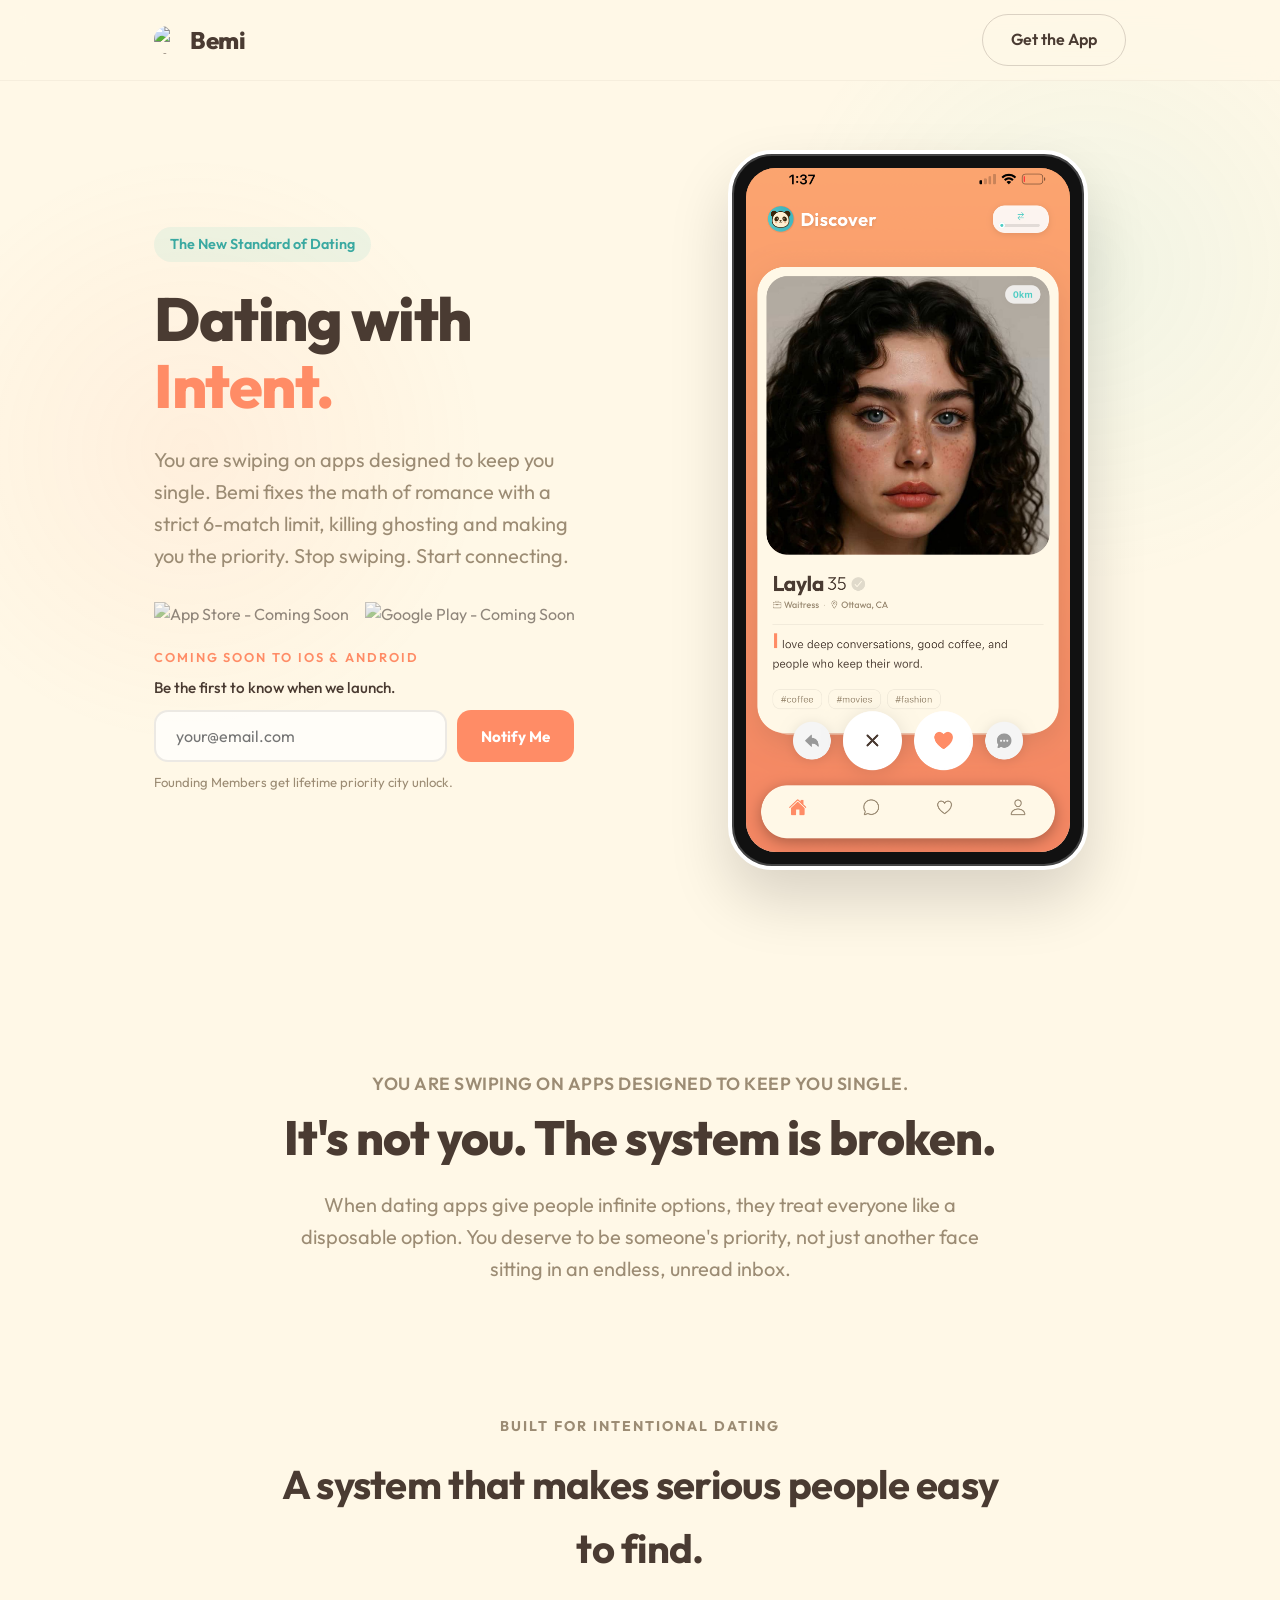
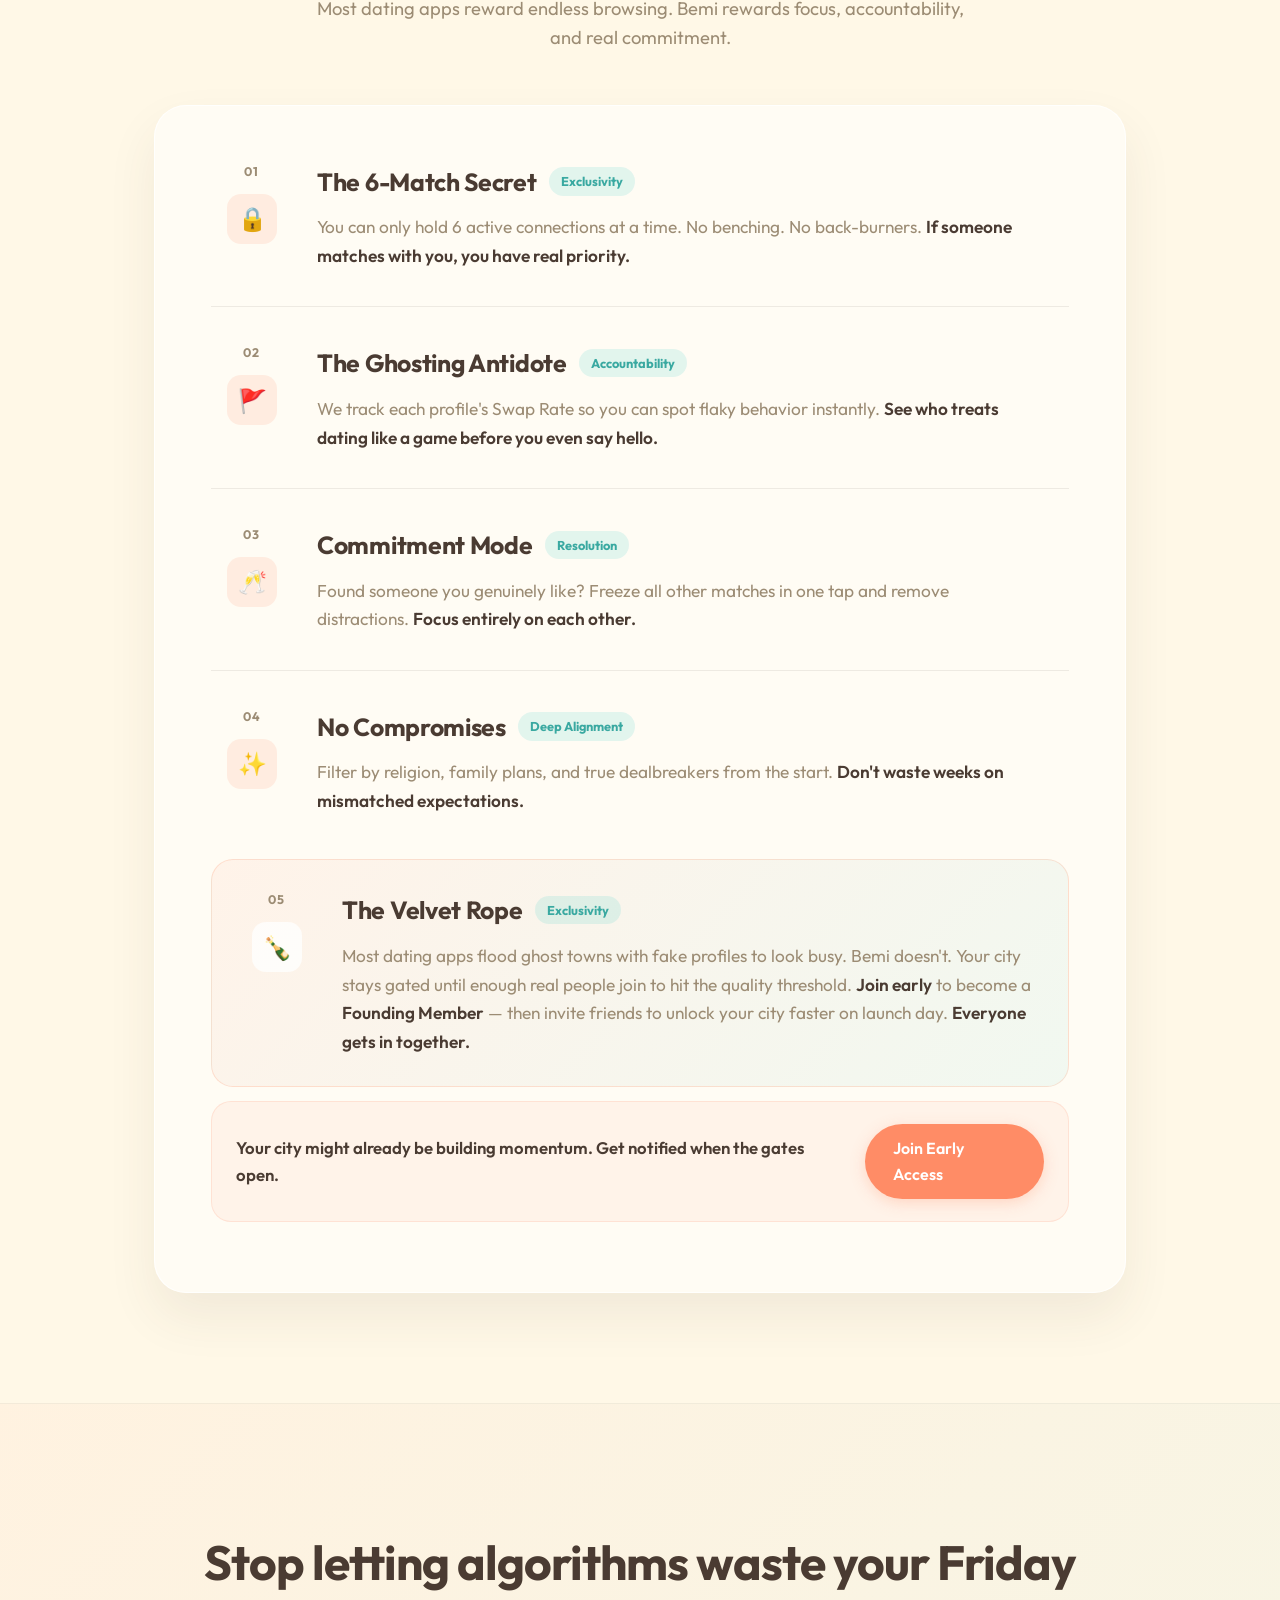
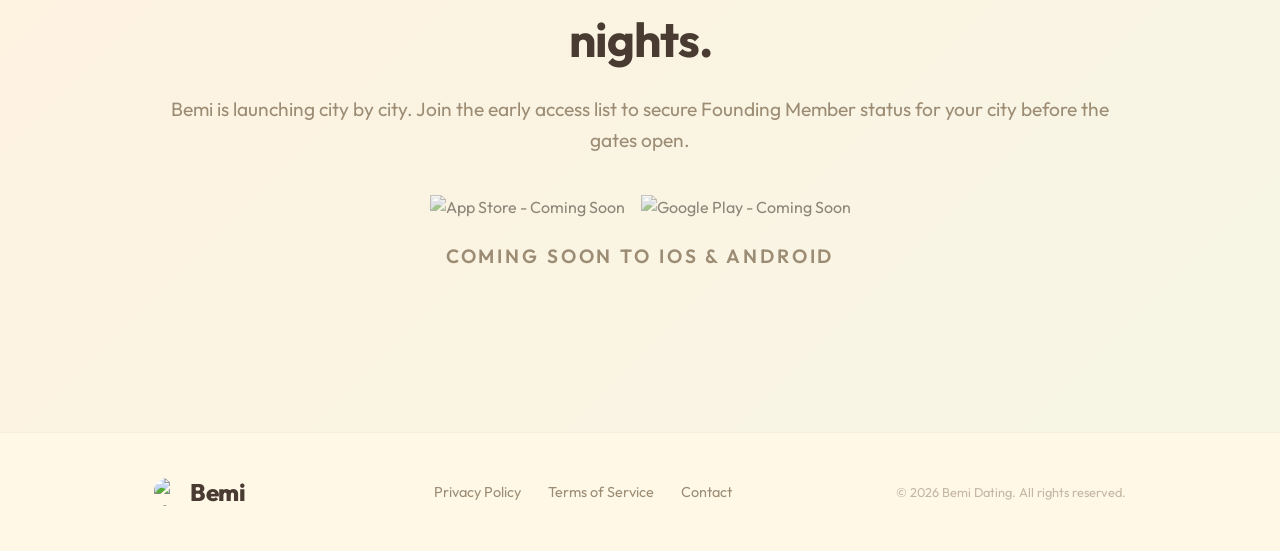
==== index.html @ 2df190a7 "bemi landing page" ====
<!DOCTYPE html>
<html lang="en">

<head>
    <meta charset="UTF-8">
    <meta name="viewport" content="width=device-width, initial-scale=1.0">
    <title>Bemi: Dating with Intent</title>
    <meta name="description" content="The dating app that kills ghosting and forces authentic, focused conversations.">
    <link rel="preconnect" href="https://fonts.googleapis.com">
    <link rel="preconnect" href="https://fonts.gstatic.com" crossorigin>
    <link href="https://fonts.googleapis.com/css2?family=Outfit:wght@300;400;500;600;700;800&display=swap"
        rel="stylesheet">
    <link rel="stylesheet" href="styles.css">
</head>

<body>
    <div class="blob-bg"></div>

    <nav class="navbar">
        <div class="container nav-content">
            <div class="logo">
                <img src="../assets/logo.png" alt="Bemi Logo" class="logo-image">
                Bemi
            </div>
            <a href="#hero" class="btn btn-outline">Get the App</a>
        </div>
    </nav>

    <header class="hero" id="hero">
        <div class="container hero-container">
            <div class="hero-text fade-up">
                <div class="hero-badge">The New Standard of Dating</div>
                <h1>Dating with <span class="highlight">Intent.</span></h1>
                <p class="hero-sub">
                    You are swiping on apps designed to keep you single. Bemi fixes the math of romance with a strict
                    6-match limit, killing ghosting and making you the priority. Stop swiping. Start connecting.
                </p>

                <div class="store-badges fade-up delay-1">
                    <div class="store-badge coming-soon">
                        <img src="https://upload.wikimedia.org/wikipedia/commons/3/3c/Download_on_the_App_Store_Badge.svg" alt="App Store - Coming Soon">
                    </div>
                    <div class="store-badge coming-soon">
                        <img src="https://upload.wikimedia.org/wikipedia/commons/7/78/Google_Play_Store_badge_EN.svg" alt="Google Play - Coming Soon">
                    </div>
                </div>
                <p class="coming-soon-label fade-up delay-1">Coming Soon to iOS & Android</p>

                <div class="notify-form fade-up delay-2">
                    <p class="notify-label">Be the first to know when we launch.</p>
                    <form class="notify-row" onsubmit="event.preventDefault(); handleNotify(this);">
                        <input type="email" placeholder="your@email.com" required>
                        <button type="submit">Notify Me</button>
                    </form>
                    <p class="notify-disclaimer">Founding Members get lifetime priority city unlock.</p>
                </div>
            </div>

            <div class="hero-visual fade-up delay-2">
                <div class="phone-mockup">
                    <div class="phone-screen app-bg">
                        <img class="phone-screenshot" src="assets/listing-1.png" alt="Bemi App Screenshot">
                        <div class="notch" style="display:none"></div>
                        <div class="app-ui" style="display:none">
                            <div class="app-header">
                                <div class="app-logo-group">
                                    <img src="../assets/logo.png" alt="Bemi" class="app-panda-logo">
                                    <span class="app-title">Discover</span>
                                </div>
                                <div class="app-toggle">
                                    <div class="toggle-inner"></div>
                                </div>
                            </div>

                            <div class="profile-card">
                                <span class="profile-pill">Founding Member</span>
                                <div class="profile-image"></div>
                                <div class="profile-info">
                                    <h2>Rafeh Saeed <span class="age">30</span></h2>
                                    <p class="job-title">Lead Developer · San Francisco</p>
                                    <p class="bio">Building the app that makes dating intentional. Into sunrise hikes, live jazz, and espresso over small talk.</p>
                                    <div class="tags">
                                        <span class="tag">#Movies</span>
                                        <span class="tag">#Tech</span>
                                        <span class="tag">#Photography</span>
                                    </div>
                                    <div class="profile-metrics">
                                        <div class="metric">
                                            <span class="metric-label">Slots</span>
                                            <span class="metric-value">6 / 6</span>
                                        </div>
                                        <div class="metric">
                                            <span class="metric-label">Swap Rate</span>
                                            <span class="metric-value metric-good">0%</span>
                                        </div>
                                    </div>
                                </div>

                                <div class="action-buttons">
                                    <div class="action-btn small action-gray">⟲</div>
                                    <div class="action-btn large action-pass">✕</div>
                                    <div class="action-btn large action-like">♥</div>
                                    <div class="action-btn small action-gray">💬</div>
                                </div>
                            </div>

                            <div class="bottom-nav">
                                <div class="nav-icon active">🏠</div>
                                <div class="nav-icon">💬</div>
                                <div class="nav-icon">♥</div>
                                <div class="nav-icon">👤</div>
                            </div>
                        </div>
                    </div>
                </div>
                <div class="glow-orb"></div>
            </div>
        </div>
    </header>

    <section class="agitation">
        <div class="container text-center fade-up">
            <p class="agitation-lead">You are swiping on apps designed to keep you single.</p>
            <h2 class="agitation-headline">It's not you. The system is broken.</h2>
            <p class="agitation-body">When dating apps give people infinite options, they treat everyone like a disposable option. You deserve to be someone's priority, not just another face sitting in an endless, unread inbox.</p>
        </div>
    </section>

    <section class="features">
        <div class="container">
            <div class="section-title fade-up">
                <p class="section-kicker">Built for intentional dating</p>
                <h2>A system that makes serious people easy to find.</h2>
                <p class="section-intro">Most dating apps reward endless browsing. Bemi rewards focus, accountability, and real commitment.</p>
            </div>

            <div class="feature-rail">
                <div class="features-list">

                    <div class="feature-item fade-up">
                        <div class="feature-meta">
                            <span class="feature-step">01</span>
                            <div class="feature-icon">🔒</div>
                        </div>
                        <div class="feature-content">
                            <div class="feature-head">
                                <h3>The 6-Match Secret</h3>
                                <span class="feature-pill">Exclusivity</span>
                            </div>
                            <p>You can only hold 6 active connections at a time. No benching. No back-burners. <strong>If someone matches with you, you have real priority.</strong></p>
                        </div>
                    </div>

                    <div class="feature-item fade-up delay-1">
                        <div class="feature-meta">
                            <span class="feature-step">02</span>
                            <div class="feature-icon">🚩</div>
                        </div>
                        <div class="feature-content">
                            <div class="feature-head">
                                <h3>The Ghosting Antidote</h3>
                                <span class="feature-pill">Accountability</span>
                            </div>
                            <p>We track each profile's Swap Rate so you can spot flaky behavior instantly. <strong>See who treats dating like a game before you even say hello.</strong></p>
                        </div>
                    </div>

                    <div class="feature-item fade-up delay-2">
                        <div class="feature-meta">
                            <span class="feature-step">03</span>
                            <div class="feature-icon">🥂</div>
                        </div>
                        <div class="feature-content">
                            <div class="feature-head">
                                <h3>Commitment Mode</h3>
                                <span class="feature-pill">Resolution</span>
                            </div>
                            <p>Found someone you genuinely like? Freeze all other matches in one tap and remove distractions. <strong>Focus entirely on each other.</strong></p>
                        </div>
                    </div>

                    <div class="feature-item fade-up delay-3">
                        <div class="feature-meta">
                            <span class="feature-step">04</span>
                            <div class="feature-icon">✨</div>
                        </div>
                        <div class="feature-content">
                            <div class="feature-head">
                                <h3>No Compromises</h3>
                                <span class="feature-pill">Deep Alignment</span>
                            </div>
                            <p>Filter by religion, family plans, and true dealbreakers from the start. <strong>Don't waste weeks on mismatched expectations.</strong></p>
                        </div>
                    </div>

                    <div class="feature-item feature-item-spotlight fade-up">
                        <div class="feature-meta">
                            <span class="feature-step">05</span>
                            <div class="feature-icon">🍾</div>
                        </div>
                        <div class="feature-content">
                            <div class="feature-head">
                                <h3>The Velvet Rope</h3>
                                <span class="feature-pill">Exclusivity</span>
                            </div>
                            <p>Most dating apps flood ghost towns with fake profiles to look busy. Bemi doesn't. Your city stays gated until enough real people join to hit the quality threshold. <strong>Join early</strong> to become a <strong>Founding Member</strong> — then invite friends to unlock your city faster on launch day. <strong>Everyone gets in together.</strong></p>
                        </div>
                    </div>

                    <div class="inline-cta fade-up">
                        <p>Your city might already be building momentum. Get notified when the gates open.</p>
                        <a href="#hero" class="btn btn-primary">Join Early Access</a>
                    </div>

                </div>
            </div>
        </div>
    </section>

    <section class="cta-section">
        <div class="container text-center fade-up">
            <h2>Stop letting algorithms waste your Friday nights.</h2>
            <p>Bemi is launching city by city. Join the early access list to secure Founding Member status for your city before the gates open.</p>
            <div class="store-badges center-badges fade-up delay-1">
                <div class="store-badge coming-soon">
                    <img src="https://upload.wikimedia.org/wikipedia/commons/3/3c/Download_on_the_App_Store_Badge.svg" alt="App Store - Coming Soon">
                </div>
                <div class="store-badge coming-soon">
                    <img src="https://upload.wikimedia.org/wikipedia/commons/7/78/Google_Play_Store_badge_EN.svg" alt="Google Play - Coming Soon">
                </div>
            </div>
            <p class="coming-soon-label fade-up delay-1">Coming Soon to iOS & Android</p>
        </div>
    </section>

    <footer>
        <div class="container footer-content">
            <a href="index.html" class="logo">
                <img src="../assets/logo.png" alt="Bemi Logo" class="logo-image">
                Bemi
            </a>
            <div class="footer-links">
                <a href="privacy-policy.html">Privacy Policy</a>
                <a href="terms-of-service.html">Terms of Service</a>
                <a href="contact.html">Contact</a>
            </div>
            <p class="copyright">&copy; 2026 Bemi Dating. All rights reserved.</p>
        </div>
    </footer>

    <script src="main.js"></script>
</body>

</html>
---- styles.css ----
:root {
    --primary: #FF8C66;
    /* Coral Orange */
    --primary-hover: #ff7647;
    --secondary: #4ECDC4;
    /* Turqoise */
    --bg-main: #FFF8E7;
    /* Cream Beige */
    --bg-card: #FFFFFF;
    --text-main: #4A3B32;
    /* Coffee Brown */
    --text-muted: #9C8C74;
    /* Light Brown */
    --font-family: 'Outfit', sans-serif;
    --glass-bg: rgba(255, 248, 231, 0.7);
    --glass-border: rgba(255, 255, 255, 0.5);
    --shadow: 0 20px 40px rgba(74, 59, 50, 0.08);
}

* {
    margin: 0;
    padding: 0;
    box-sizing: border-box;
}

body {
    font-family: var(--font-family);
    background-color: var(--bg-main);
    color: var(--text-main);
    line-height: 1.6;
    overflow-x: hidden;
}

.container {
    max-width: 1100px;
    margin: 0 auto;
    padding: 0 5%;
}

/* Background Gradients */
.blob-bg {
    position: fixed;
    top: 0;
    left: 0;
    width: 100vw;
    height: 100vh;
    z-index: -1;
    background: radial-gradient(circle at 15% 50%, rgba(255, 140, 102, 0.08), transparent 25%),
        radial-gradient(circle at 85% 30%, rgba(78, 205, 196, 0.08), transparent 25%);
}

/* Nav */
.navbar {
    position: fixed;
    top: 0;
    width: 100%;
    z-index: 100;
    backdrop-filter: blur(12px);
    -webkit-backdrop-filter: blur(12px);
    background: var(--glass-bg);
    border-bottom: 1px solid rgba(74, 59, 50, 0.05);
}

.nav-content {
    display: flex;
    justify-content: space-between;
    align-items: center;
    height: 80px;
}

.logo,
.logo:visited {
    font-size: 1.5rem;
    font-weight: 800;
    display: flex;
    align-items: center;
    gap: 8px;
    color: var(--text-dark);
    letter-spacing: -0.5px;
    text-decoration: none;
}

.logo-mark {
    width: 24px;
    height: 24px;
    border-radius: 50%;
    background: linear-gradient(135deg, var(--primary), var(--secondary));
}

/* Buttons */
.btn {
    padding: 12px 28px;
    border-radius: 100px;
    font-weight: 600;
    font-family: inherit;
    font-size: 1rem;
    cursor: pointer;
    transition: all 0.3s cubic-bezier(0.25, 0.8, 0.25, 1);
    text-decoration: none;
}

.btn-primary {
    background: var(--primary);
    color: #fff;
    border: none;
    box-shadow: 0 4px 15px rgba(255, 140, 102, 0.3);
}

.btn-primary:hover {
    background: var(--primary-hover);
    transform: translateY(-2px);
    box-shadow: 0 8px 25px rgba(255, 140, 102, 0.4);
}

.btn-outline {
    background: transparent;
    color: var(--text-main);
    border: 1px solid rgba(74, 59, 50, 0.2);
}

.btn-outline:hover {
    border-color: var(--primary);
    color: var(--primary);
}

.logo-image {
    width: 28px;
    height: 28px;
    border-radius: 50%;
    object-fit: cover;
}

/* Hero */
.hero {
    padding: 150px 0 100px;
}

.hero-container {
    display: flex;
    align-items: center;
    gap: 100px;
    justify-content: space-between;
}

.hero-text {
    flex: 1;
    max-width: 550px;
}

.hero-badge {
    display: inline-block;
    padding: 6px 16px;
    background: rgba(78, 205, 196, 0.1);
    color: #3AA9A1;
    border-radius: 100px;
    font-weight: 600;
    font-size: 0.9rem;
    margin-bottom: 24px;
}

.hero h1 {
    font-size: 3.8rem;
    font-weight: 800;
    line-height: 1.1;
    margin-bottom: 24px;
    letter-spacing: -1.5px;
}

.highlight {
    color: var(--primary);
}

.hero-sub {
    font-size: 1.25rem;
    color: var(--text-muted);
    font-weight: 400;
    margin-bottom: 30px;
}

/* Store Badges */
.store-badges {
    display: flex;
    gap: 16px;
    margin-bottom: 20px;
}

.store-badge img {
    height: 48px;
    width: auto;
    transition: transform 0.2s ease;
}

.store-badge:hover img {
    transform: translateY(-2px);
}

.store-badge.coming-soon {
    cursor: default;
    pointer-events: none;
    opacity: 0.6;
    filter: grayscale(0.3);
}

.coming-soon-label {
    font-size: 0.8rem;
    font-weight: 600;
    color: var(--primary);
    text-transform: uppercase;
    letter-spacing: 0.15em;
    margin-top: 8px;
}

/* Hero Note */
.hero-note {
    font-size: 0.9rem;
    color: var(--text-muted);
    margin-top: 14px;
}

/* Centered Store Badges */
.center-badges {
    justify-content: center;
}

/* Notify Form */
.notify-form {
    margin-top: 8px;
}

.notify-label {
    font-size: 0.95rem;
    color: var(--text-main);
    margin-bottom: 10px;
    font-weight: 500;
}

.notify-row {
    display: flex;
    gap: 10px;
    max-width: 420px;
}

.notify-row input {
    flex: 1;
    padding: 14px 20px;
    border: 2px solid rgba(74, 59, 50, 0.1);
    border-radius: 14px;
    font-family: 'Outfit', sans-serif;
    font-size: 1rem;
    background: rgba(255, 255, 255, 0.7);
    outline: none;
    transition: border-color 0.2s;
}

.notify-row input:focus {
    border-color: var(--primary);
}

.notify-row button {
    padding: 14px 24px;
    background: var(--primary);
    color: #fff;
    font-family: 'Outfit', sans-serif;
    font-weight: 700;
    font-size: 0.95rem;
    border: none;
    border-radius: 14px;
    cursor: pointer;
    white-space: nowrap;
    transition: background 0.2s, transform 0.2s;
}

.notify-row button:hover {
    background: #E8734A;
    transform: translateY(-1px);
}

.notify-row button.success {
    background: #24C18F;
}

.notify-disclaimer {
    font-size: 0.82rem;
    color: var(--text-muted);
    margin-top: 10px;
}

/* Hero Visual (Phone Mockup) */
.hero-visual {
    flex: 1;
    position: relative;
    display: flex;
    justify-content: center;
}

.glow-orb {
    position: absolute;
    width: 300px;
    height: 300px;
    background: radial-gradient(circle, var(--primary) 0%, rgba(255, 140, 102, 0) 70%);
    opacity: 0.15;
    z-index: 0;
    filter: blur(40px);
}

.phone-mockup {
    position: relative;
    z-index: 1;
    width: 360px;
    height: 720px;
    background: #111;
    border-radius: 44px;
    padding: 14px;
    box-shadow: 0 30px 60px rgba(0, 0, 0, 0.15), inset 0 0 0 2px #444;
    border: 4px solid #fff;
}

.phone-screen {
    background: var(--bg-main);
    width: 100%;
    height: 100%;
    border-radius: 30px;
    position: relative;
    overflow: hidden;
}

.phone-screen.app-bg {
    background: linear-gradient(180deg, #FF9A62 0%, #FFB585 45%, #FFE1C5 100%);
}

.phone-screenshot {
    position: absolute;
    inset: 0;
    width: 100%;
    height: 100%;
    object-fit: cover;
    z-index: 1;
}

.notch {
    position: absolute;
    top: 0;
    left: 50%;
    transform: translateX(-50%);
    width: 120px;
    height: 25px;
    background: #111;
    border-bottom-left-radius: 16px;
    border-bottom-right-radius: 16px;
    z-index: 2;
}

/* Mock UI Internals */

.app-ui {
    padding: 42px 22px 24px;
    height: 100%;
    display: flex;
    flex-direction: column;
    gap: 18px;
}

.app-header {
    display: flex;
    align-items: center;
    justify-content: space-between;
}

.app-logo-group {
    display: flex;
    align-items: center;
    gap: 10px;
    color: #FFEEDB;
}

.app-panda-logo {
    width: 38px;
    height: 38px;
    border-radius: 12px;
    background: rgba(255, 255, 255, 0.9);
    padding: 6px;
    box-shadow: 0 8px 16px rgba(0, 0, 0, 0.15);
}

.app-title {
    font-weight: 700;
    font-size: 1rem;
    letter-spacing: 0.05em;
    color: #FFEEDB;
}

.app-toggle {
    width: 64px;
    height: 30px;
    border-radius: 999px;
    background: rgba(255, 255, 255, 0.35);
    padding: 4px;
    box-shadow: inset 0 3px 6px rgba(0, 0, 0, 0.12);
}

.toggle-inner {
    width: 22px;
    height: 22px;
    border-radius: 50%;
    background: #FFEEDB;
    box-shadow: 0 5px 12px rgba(0, 0, 0, 0.15);
}

.profile-card {
    background: #FDF1E0;
    border-radius: 34px;
    padding: 20px;
    box-shadow: 0 40px 60px rgba(0, 0, 0, 0.18);
    display: flex;
    flex-direction: column;
    gap: 16px;
}

.profile-pill {
    align-self: flex-start;
    font-size: 0.7rem;
    text-transform: uppercase;
    letter-spacing: 0.2em;
    color: var(--primary);
    background: rgba(255, 140, 102, 0.15);
    border-radius: 999px;
    padding: 5px 14px;
}

.profile-image {
    width: 100%;
    height: 220px;
    border-radius: 24px;
    background-image: url('assets/listing-1.png');
    background-size: cover;
    background-position: center;
    border: 6px solid rgba(255, 255, 255, 0.7);
    box-shadow: inset 0 0 0 1px rgba(0, 0, 0, 0.05);
}

.profile-image::after {
    content: "";
    position: absolute;
    inset: 0;
    background: linear-gradient(180deg, rgba(0, 0, 0, 0) 30%, rgba(0, 0, 0, 0.4) 100%);
}

.profile-info h2 {
    font-size: 1.3rem;
    margin-bottom: 4px;
}

.profile-info .age {
    color: var(--text-muted);
    font-weight: 500;
}

.job-title {
    color: #CaaE8B;
    font-size: 0.9rem;
    margin-bottom: 8px;
}

.bio {
    font-size: 0.94rem;
    color: #745b47;
    line-height: 1.5;
    margin-bottom: 14px;
}

.tags {
    display: flex;
    gap: 8px;
    flex-wrap: wrap;
}

.tag {
    background: #FFEAD3;
    color: #7A604C;
    font-size: 0.78rem;
    padding: 6px 10px;
    border-radius: 999px;
}

.profile-metrics {
    display: flex;
    justify-content: space-between;
    background: #FBE4C6;
    border-radius: 18px;
    padding: 10px 16px;
}

.metric {
    text-align: left;
}

.metric-label {
    display: block;
    font-size: 0.65rem;
    text-transform: uppercase;
    letter-spacing: 0.18em;
    color: var(--text-muted);
}

.metric-value {
    font-size: 1rem;
    font-weight: 700;
    color: var(--text-main);
}

.metric-good {
    color: var(--secondary);
}

.action-buttons {
    display: flex;
    justify-content: space-between;
    align-items: center;
    margin-top: 10px;
}

.action-btn {
    width: 58px;
    height: 58px;
    border-radius: 50%;
    display: flex;
    align-items: center;
    justify-content: center;
    font-size: 1.4rem;
    box-shadow: 0 20px 30px rgba(0, 0, 0, 0.18);
}

.action-btn.large {
    width: 74px;
    height: 74px;
    font-size: 1.9rem;
}

.action-pass {
    background: #FAF4EC;
    color: #FF8B8B;
}

.action-like {
    background: #FFECE1;
    color: #FF7B55;
}

.action-gray {
    background: #F3EBE0;
    color: #C0B1A6;
}

.bottom-nav {
    margin-top: auto;
    display: flex;
    justify-content: space-between;
    padding: 12px 24px 4px;
    border-radius: 30px;
    background: #FDF1E0;
    box-shadow: 0 18px 30px rgba(0, 0, 0, 0.18);
}

.nav-icon {
    font-size: 1.1rem;
    color: #D0BCA7;
}

.nav-icon.active {
    color: #FF8B55;
}

/* Agitation Bridge */
.agitation {
    padding: 100px 0 60px;
}

.agitation-lead {
    font-size: 1.1rem;
    font-weight: 600;
    color: var(--text-muted);
    margin-bottom: 12px;
    letter-spacing: 0.5px;
    text-transform: uppercase;
}

.agitation-headline {
    font-size: 3rem;
    font-weight: 800;
    line-height: 1.15;
    margin-bottom: 24px;
    letter-spacing: -1px;
}

.agitation-body {
    font-size: 1.25rem;
    color: var(--text-muted);
    max-width: 700px;
    margin: 0 auto;
    line-height: 1.6;
}

/* Feature Rail */
.features {
    padding: 70px 0 110px;
}

.section-title {
    text-align: center;
    margin-bottom: 52px;
}

.section-kicker {
    font-size: 0.88rem;
    text-transform: uppercase;
    letter-spacing: 0.14em;
    font-weight: 700;
    color: var(--text-muted);
    margin-bottom: 14px;
}

.section-title h2 {
    font-size: 2.5rem;
    font-weight: 700;
    letter-spacing: -0.7px;
    max-width: 760px;
    margin: 0 auto 14px;
}

.section-intro {
    max-width: 650px;
    margin: 0 auto;
    color: var(--text-muted);
    font-size: 1.15rem;
}

.feature-rail {
    background: rgba(255, 255, 255, 0.56);
    border: 1px solid rgba(255, 255, 255, 0.8);
    border-radius: 32px;
    padding: 56px clamp(20px, 5vw, 56px);
    box-shadow: 0 24px 50px rgba(74, 59, 50, 0.08);
}

.features-list {
    display: flex;
    flex-direction: column;
}

.feature-item {
    display: grid;
    grid-template-columns: 82px 1fr;
    gap: 24px;
    padding: 36px 0;
    border-top: 1px solid rgba(74, 59, 50, 0.09);
}

.feature-item:first-child {
    border-top: none;
    padding-top: 0;
}

.feature-item:last-child {
    padding-bottom: 0;
}

.feature-meta {
    display: flex;
    flex-direction: column;
    align-items: center;
    gap: 12px;
}

.feature-step {
    font-size: 0.78rem;
    letter-spacing: 0.12em;
    font-weight: 700;
    color: var(--text-muted);
}

.feature-icon {
    width: 50px;
    height: 50px;
    border-radius: 14px;
    display: flex;
    align-items: center;
    justify-content: center;
    font-size: 1.45rem;
    background: rgba(255, 140, 102, 0.14);
}

.feature-content {
    max-width: 700px;
}

.feature-head {
    display: flex;
    align-items: center;
    gap: 12px;
    flex-wrap: wrap;
}

.feature-content h3 {
    font-size: 1.55rem;
    margin: 0;
    font-weight: 700;
    letter-spacing: -0.3px;
}

.feature-pill {
    display: inline-flex;
    align-items: center;
    border-radius: 999px;
    padding: 4px 12px;
    font-size: 0.8rem;
    font-weight: 700;
    color: #3AA9A1;
    background: rgba(78, 205, 196, 0.16);
}

.feature-content p {
    margin-top: 12px;
    color: var(--text-muted);
    font-size: 1.08rem;
    line-height: 1.65;
}

.feature-content p strong {
    color: var(--text-main);
    font-weight: 600;
}

.inline-cta {
    margin: 14px 0;
    padding: 22px 24px;
    border-radius: 20px;
    background: rgba(255, 140, 102, 0.08);
    border: 1px solid rgba(255, 140, 102, 0.16);
    display: flex;
    align-items: center;
    justify-content: space-between;
    gap: 18px;
}

.inline-cta p {
    margin: 0;
    font-size: 1.05rem;
    font-weight: 600;
    color: var(--text-main);
}

.feature-item-spotlight {
    margin-top: 8px;
    padding: 30px 24px;
    border-top: none;
    border-radius: 22px;
    border: 1px solid rgba(255, 140, 102, 0.22);
    background: linear-gradient(135deg, rgba(255, 140, 102, 0.08), rgba(78, 205, 196, 0.08));
}

.feature-item-spotlight .feature-icon {
    background: rgba(255, 255, 255, 0.72);
}

/* CTA */
.cta-section {
    padding: 120px 0;
    background: linear-gradient(135deg, rgba(255, 140, 102, 0.05), rgba(78, 205, 196, 0.05));
    border-top: 1px solid rgba(74, 59, 50, 0.05);
}

.text-center {
    text-align: center;
}

.cta-section h2 {
    font-size: 3rem;
    margin-bottom: 16px;
    letter-spacing: -1px;
}

.cta-section p {
    font-size: 1.2rem;
    color: var(--text-muted);
    margin-bottom: 40px;
}

/* Footer */
footer {
    padding: 40px 0;
    border-top: 1px solid rgba(74, 59, 50, 0.05);
}

.footer-content {
    display: flex;
    justify-content: space-between;
    align-items: center;
}

.footer-links a {
    color: var(--text-muted);
    text-decoration: none;
    margin-left: 24px;
    font-size: 0.9rem;
    transition: 0.2s;
}

.footer-links a:hover {
    color: var(--primary);
}

.copyright {
    color: rgba(156, 140, 116, 0.6);
    font-size: 0.8rem;
}

/* Legal Pages */
.legal-page {
    padding: 120px 0 80px;
    min-height: 60vh;
}

.legal-page h1 {
    font-size: 2.5rem;
    margin-bottom: 8px;
    color: var(--text-dark);
}

.legal-updated {
    color: var(--text-muted);
    font-size: 0.95rem;
    margin-bottom: 48px;
}

.legal-page section {
    margin-bottom: 40px;
}

.legal-page h2 {
    font-size: 1.3rem;
    color: var(--text-dark);
    margin-bottom: 12px;
}

.legal-page p,
.legal-page ul {
    color: var(--text-light);
    line-height: 1.7;
    margin-bottom: 12px;
}

.legal-page ul {
    padding-left: 24px;
}

.legal-page li {
    margin-bottom: 8px;
}

.legal-page a {
    color: var(--primary);
    text-decoration: none;
}

.legal-page a:hover {
    text-decoration: underline;
}

/* Contact Page */
.contact-page {
    padding: 140px 0 100px;
    min-height: 60vh;
    text-align: center;
}

.contact-hero {
    margin-bottom: 60px;
}

.contact-kicker {
    display: inline-block;
    padding: 6px 16px;
    background: rgba(78, 205, 196, 0.1);
    color: #3AA9A1;
    border-radius: 100px;
    font-weight: 600;
    font-size: 0.9rem;
    margin-bottom: 20px;
}

.contact-page h1 {
    font-size: 3.2rem;
    font-weight: 800;
    margin-bottom: 12px;
    color: var(--text-dark);
    letter-spacing: -1.5px;
}

.contact-sub {
    font-size: 1.2rem;
    color: var(--text-muted);
    max-width: 480px;
    margin: 0 auto;
}

/* Email Block */
.contact-email-block {
    margin: 0 auto 60px;
    max-width: 560px;
}

.contact-label {
    display: block;
    font-size: 0.85rem;
    font-weight: 600;
    text-transform: uppercase;
    letter-spacing: 1.5px;
    color: var(--text-muted);
    margin-bottom: 12px;
}

.contact-address {
    font-size: 1.6rem;
    font-weight: 700;
    color: var(--primary);
    letter-spacing: -0.5px;
    margin-bottom: 8px;
    word-break: break-all;
}

.contact-hint {
    font-size: 0.95rem;
    color: var(--text-muted);
}

/* Divider */
.contact-divider {
    width: 60px;
    height: 3px;
    background: linear-gradient(135deg, var(--primary), var(--secondary));
    border-radius: 3px;
    margin: 0 auto 60px;
}

/* Topics */
.contact-topics {
    display: grid;
    grid-template-columns: repeat(2, 1fr);
    gap: 48px;
    max-width: 640px;
    margin: 0 auto;
    text-align: center;
}

.contact-topic .topic-icon {
    font-size: 2rem;
    margin-bottom: 16px;
    display: block;
}

.contact-topic h3 {
    font-size: 1.15rem;
    color: var(--text-dark);
    margin-bottom: 8px;
}

.contact-topic p {
    font-size: 0.95rem;
    color: var(--text-muted);
    line-height: 1.6;
}

/* Animations */
.fade-up {
    opacity: 0;
    transform: translateY(30px);
    transition: opacity 0.8s ease-out, transform 0.8s cubic-bezier(0.25, 1, 0.5, 1);
}

.fade-up.visible {
    opacity: 1;
    transform: translateY(0);
}

.delay-1 {
    transition-delay: 0.1s;
}

.delay-2 {
    transition-delay: 0.2s;
}

.delay-3 {
    transition-delay: 0.3s;
}

/* Responsive */
@media (max-width: 768px) {
    .hero h1 {
        font-size: 2.5rem;
    }

    .hero {
        padding: 140px 0 60px;
    }

    .hero-container {
        flex-direction: column;
        gap: 48px;
        text-align: center;
    }

    .hero-text {
        order: 0;
        max-width: 100%;
    }

    .hero-visual {
        order: 1;
    }

    .store-badges {
        justify-content: center;
    }

    .notify-row {
        flex-direction: column;
        max-width: 100%;
    }

    .notify-row button {
        width: 100%;
    }

    .phone-mockup {
        width: clamp(280px, 80vw, 340px);
        height: auto;
        aspect-ratio: 1 / 2;
        padding: 10px;
        border-radius: 36px;
    }

    .agitation {
        padding: 60px 0 40px;
    }

    .agitation-headline {
        font-size: 2.2rem;
    }

    .agitation-body {
        font-size: 1.1rem;
    }

    .section-title h2 {
        font-size: 2rem;
    }

    .section-intro {
        font-size: 1rem;
    }

    .feature-rail {
        border-radius: 24px;
        padding: 36px 20px;
    }

    .feature-item {
        grid-template-columns: 1fr;
        gap: 14px;
        padding: 36px 0;
    }

    .feature-meta {
        flex-direction: row;
        align-items: center;
        justify-content: flex-start;
    }

    .feature-step {
        font-size: 0.75rem;
    }

    .feature-icon {
        width: 44px;
        height: 44px;
        font-size: 1.3rem;
    }

    .feature-content h3 {
        font-size: 1.35rem;
    }

    .feature-content p {
        font-size: 1.05rem;
    }

    .inline-cta {
        flex-direction: column;
        align-items: flex-start;
        margin: 8px 0;
    }

    .feature-item-spotlight {
        padding: 24px 18px;
        border-radius: 18px;
    }

    .footer-content {
        flex-direction: column;
        gap: 20px;
    }

    .legal-page {
        padding: 100px 0 60px;
    }

    .legal-page h1 {
        font-size: 2rem;
    }

    .legal-page h2 {
        font-size: 1.15rem;
    }

    .contact-page {
        padding: 120px 0 60px;
    }

    .contact-page h1 {
        font-size: 2.4rem;
    }

    .contact-address {
        font-size: 1.3rem;
    }

    .contact-topics {
        grid-template-columns: 1fr;
        gap: 36px;
    }
}
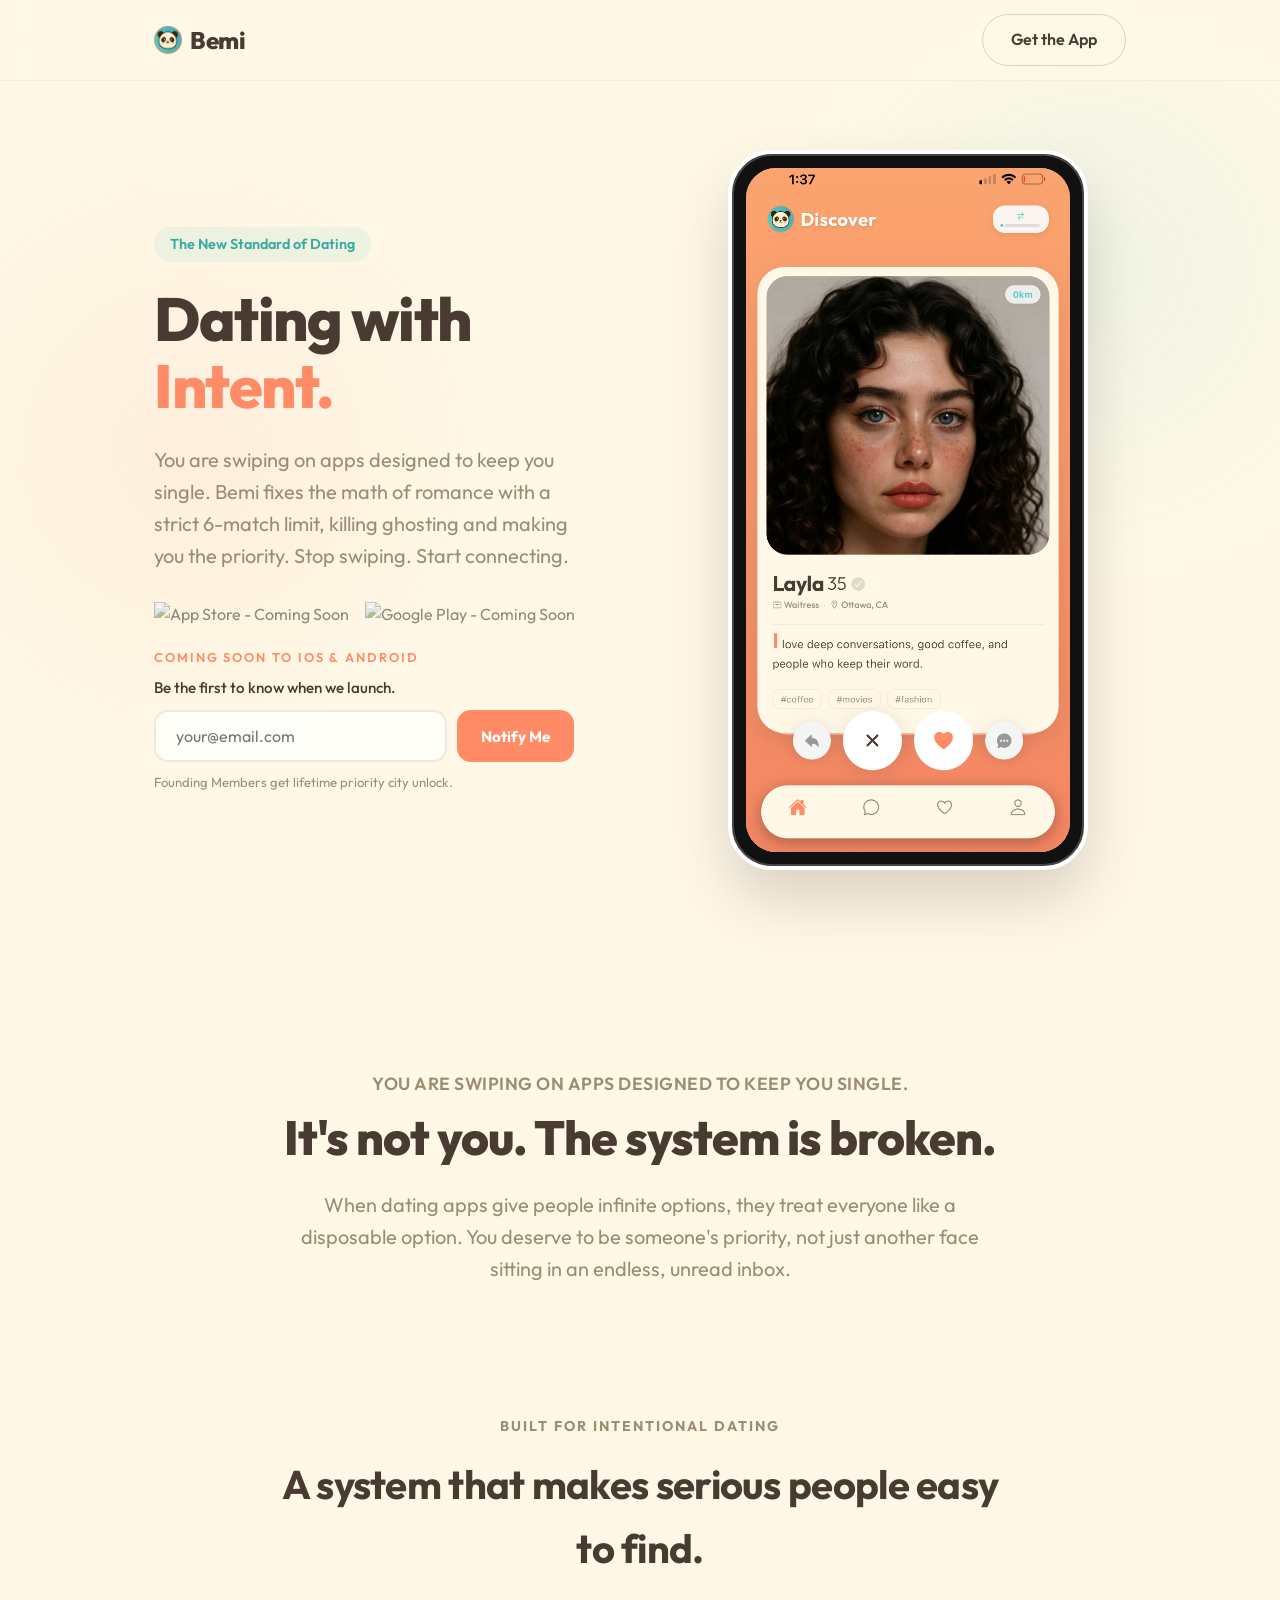
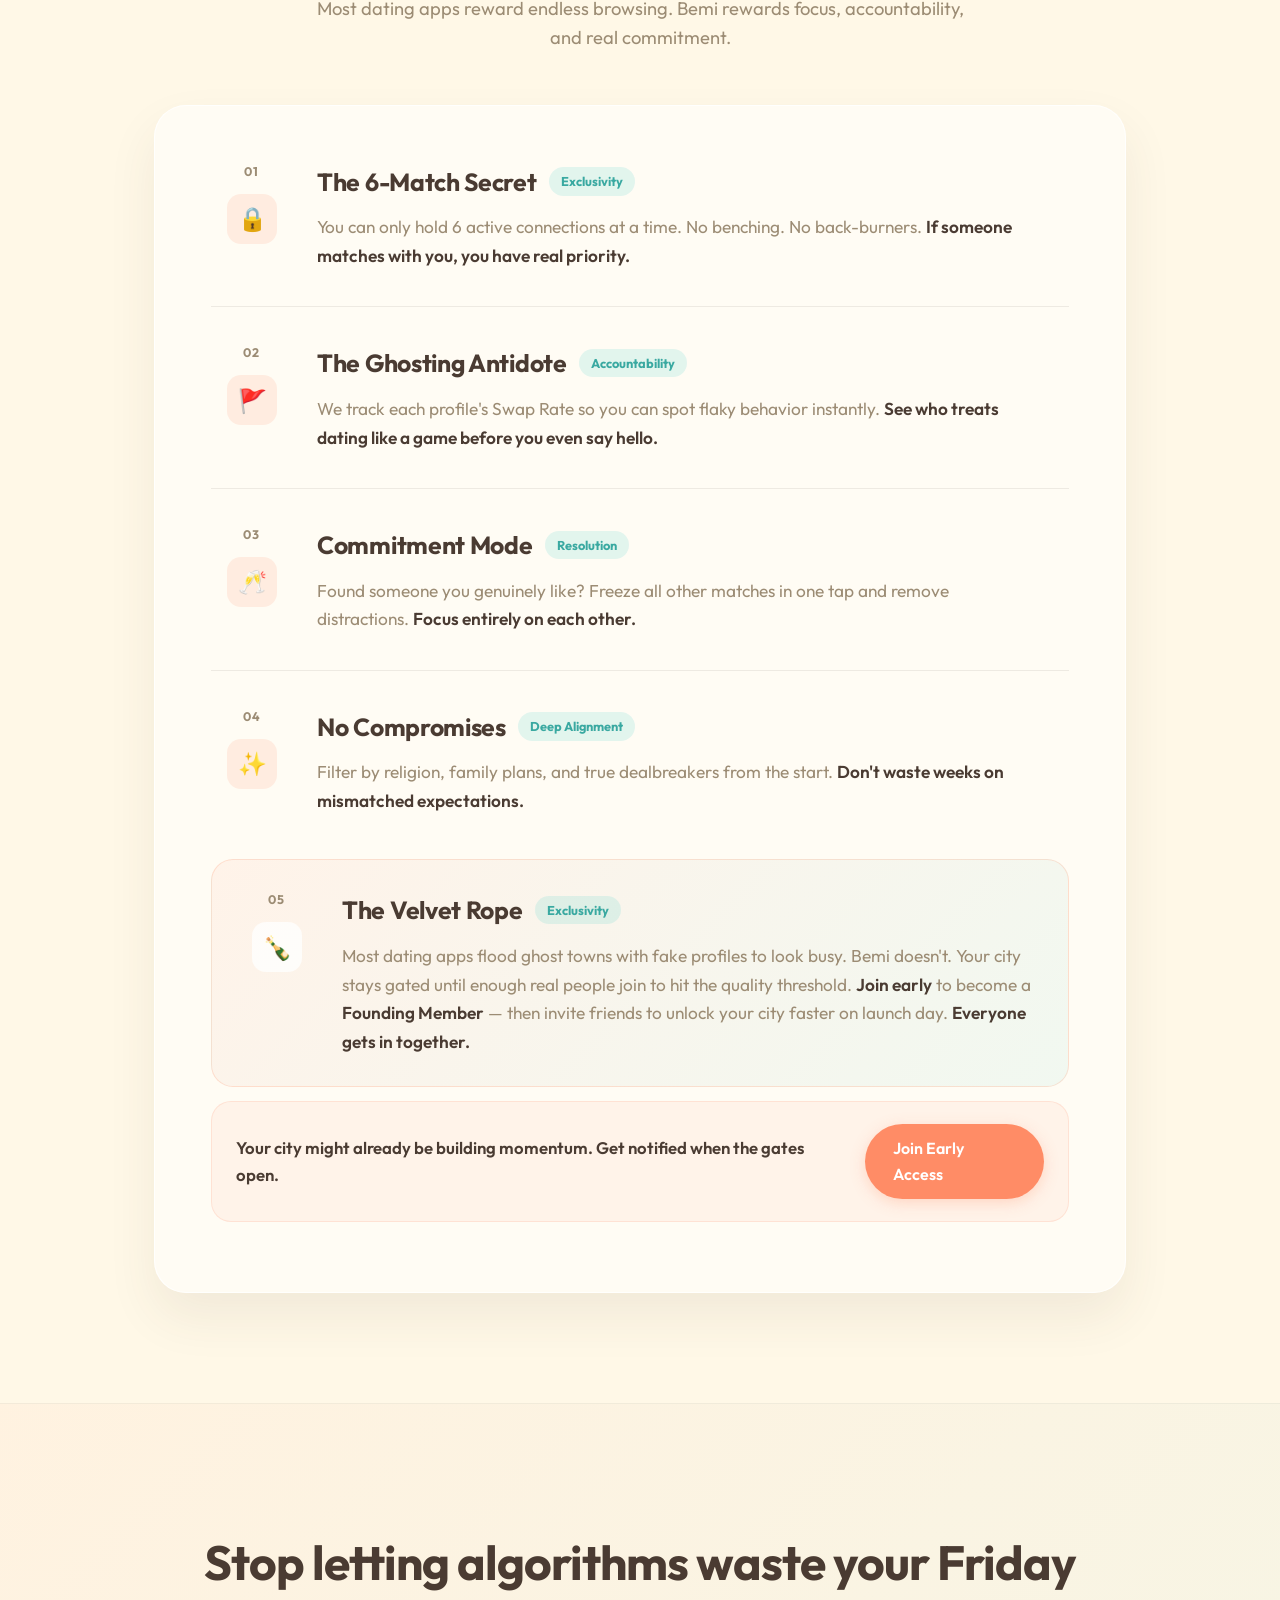
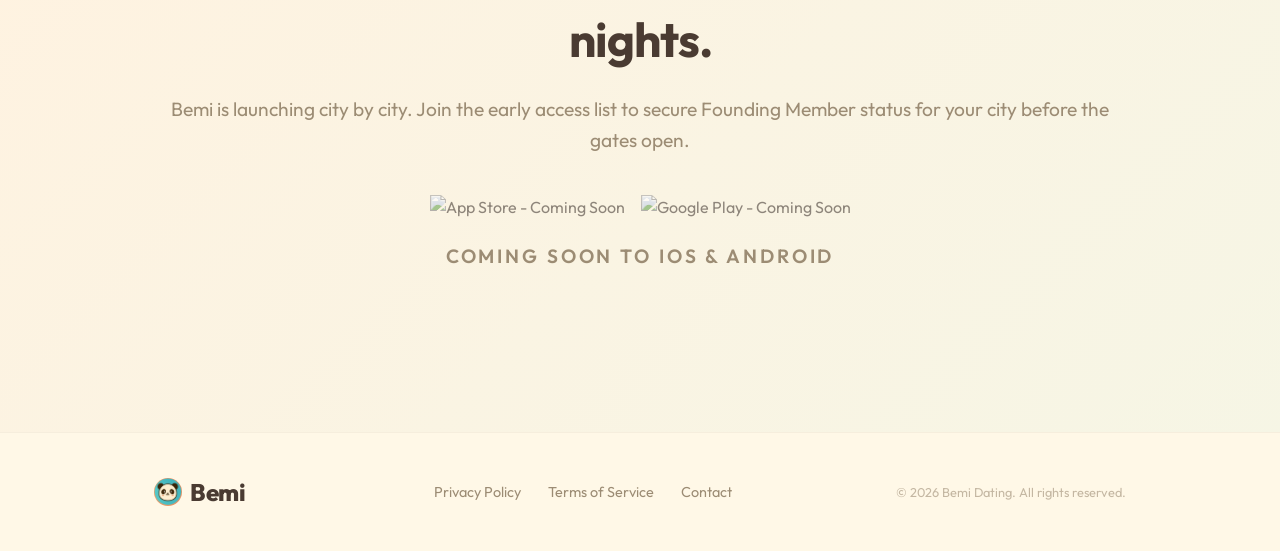
==== commit e6bb9c47: "new commit" ====
--- a/index.html
+++ b/index.html
@@ -64,7 +64,7 @@
                         <div class="app-ui" style="display:none">
                             <div class="app-header">
                                 <div class="app-logo-group">
-                                    <img src="../assets/logo.png" alt="Bemi" class="app-panda-logo">
+                                     <img src="../assets/logo.png" alt="Bemi" class="app-panda-logo">
                                     <span class="app-title">Discover</span>
                                 </div>
                                 <div class="app-toggle">
